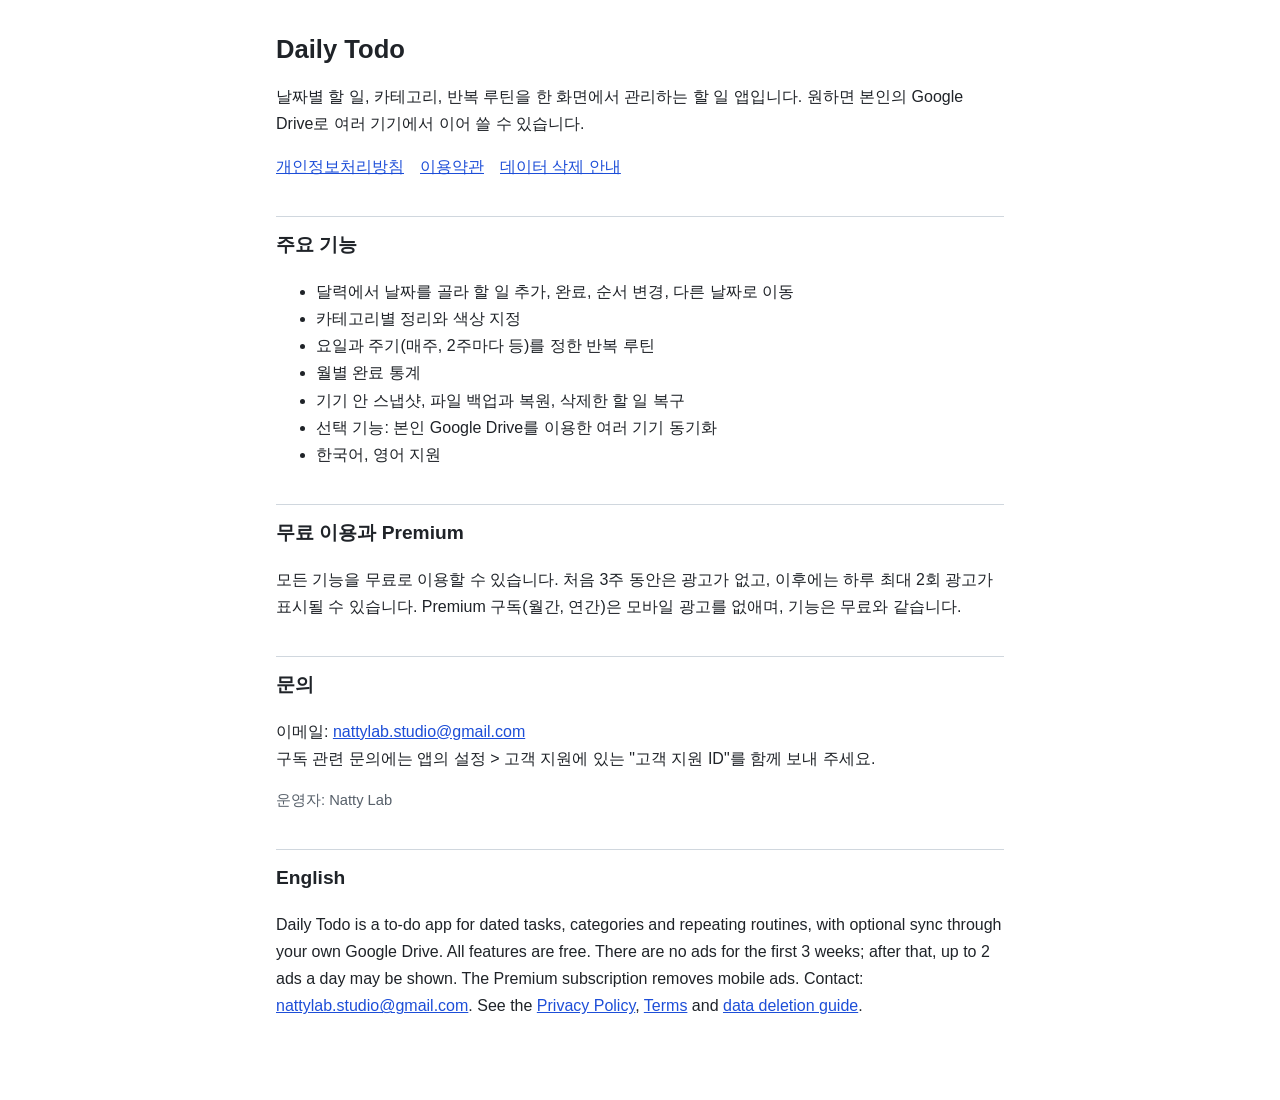
==== dailytodo/index.html @ 0d7b09e7 "Clean up bilingual policy copy and fix legacy policy links" ====
<!doctype html>
<html lang="ko">
<head>
<meta charset="utf-8">
<meta name="viewport" content="width=device-width, initial-scale=1">
<title>Daily Todo</title>
<meta name="description" content="날짜별 할 일, 카테고리, 반복 루틴을 관리하고 Google Drive로 여러 기기에서 이어 쓰는 할 일 앱">
<link rel="stylesheet" href="style.css">
</head>
<body>
<main>
<h1>Daily Todo</h1>
<p>날짜별 할 일, 카테고리, 반복 루틴을 한 화면에서 관리하는 할 일 앱입니다. 원하면 본인의 Google Drive로 여러 기기에서 이어 쓸 수 있습니다.</p>

<nav>
  <a href="privacy.html">개인정보처리방침</a>
  <a href="terms.html">이용약관</a>
  <a href="delete-data.html">데이터 삭제 안내</a>
</nav>

<h2>주요 기능</h2>
<ul>
  <li>달력에서 날짜를 골라 할 일 추가, 완료, 순서 변경, 다른 날짜로 이동</li>
  <li>카테고리별 정리와 색상 지정</li>
  <li>요일과 주기(매주, 2주마다 등)를 정한 반복 루틴</li>
  <li>월별 완료 통계</li>
  <li>기기 안 스냅샷, 파일 백업과 복원, 삭제한 할 일 복구</li>
  <li>선택 기능: 본인 Google Drive를 이용한 여러 기기 동기화</li>
  <li>한국어, 영어 지원</li>
</ul>

<h2>무료 이용과 Premium</h2>
<p>모든 기능을 무료로 이용할 수 있습니다. 처음 3주 동안은 광고가 없고, 이후에는 하루 최대 2회 광고가 표시될 수 있습니다. Premium 구독(월간, 연간)은 모바일 광고를 없애며, 기능은 무료와 같습니다.</p>

<h2>문의</h2>
<p>이메일: <a href="mailto:nattylab.studio@gmail.com">nattylab.studio@gmail.com</a><br>
구독 관련 문의에는 앱의 설정 &gt; 고객 지원에 있는 "고객 지원 ID"를 함께 보내 주세요.</p>

<p class="muted">운영자: Natty Lab</p>

<h2 lang="en">English</h2>
<p lang="en">Daily Todo is a to-do app for dated tasks, categories and repeating routines, with optional sync through your own Google Drive. All features are free. There are no ads for the first 3 weeks; after that, up to 2 ads a day may be shown. The Premium subscription removes mobile ads. Contact: <a href="mailto:nattylab.studio@gmail.com">nattylab.studio@gmail.com</a>. See the <a href="privacy.html">Privacy Policy</a>, <a href="terms.html">Terms</a> and <a href="delete-data.html">data deletion guide</a>.</p>
</main>
</body>
</html>
---- dailytodo/style.css ----
:root { --fg: #1f2328; --muted: #57606a; --line: #d0d7de; --accent: #1d4ed8; --bg: #ffffff; }
@media (prefers-color-scheme: dark) {
  :root { --fg: #e6edf3; --muted: #9ea7b3; --line: #30363d; --accent: #7aa2ff; --bg: #0d1117; }
}
* { box-sizing: border-box; }
body { margin: 0; background: var(--bg); color: var(--fg);
  font: 16px/1.7 -apple-system, BlinkMacSystemFont, "Apple SD Gothic Neo", "Noto Sans KR", "Segoe UI", sans-serif;
  word-break: keep-all; overflow-wrap: anywhere; }
main { max-width: 760px; margin: 0 auto; padding: 32px 16px 64px; }
h1 { font-size: 1.6rem; line-height: 1.35; margin: 0 0 8px; }
h2 { font-size: 1.2rem; margin: 36px 0 8px; padding-top: 12px; border-top: 1px solid var(--line); }
h3 { font-size: 1.05rem; margin: 20px 0 6px; }
p, li { color: var(--fg); }
.muted { color: var(--muted); font-size: .92rem; }
nav { display: flex; flex-wrap: wrap; gap: 8px 16px; margin: 12px 0 24px; }
a { color: var(--accent); }
table { width: 100%; border-collapse: collapse; margin: 8px 0 16px; font-size: .93rem; }
th, td { border: 1px solid var(--line); padding: 8px; text-align: left; vertical-align: top; }
th { background: color-mix(in srgb, var(--line) 35%, transparent); }
.table-wrap { overflow-x: auto; }
code { font-size: .9em; }
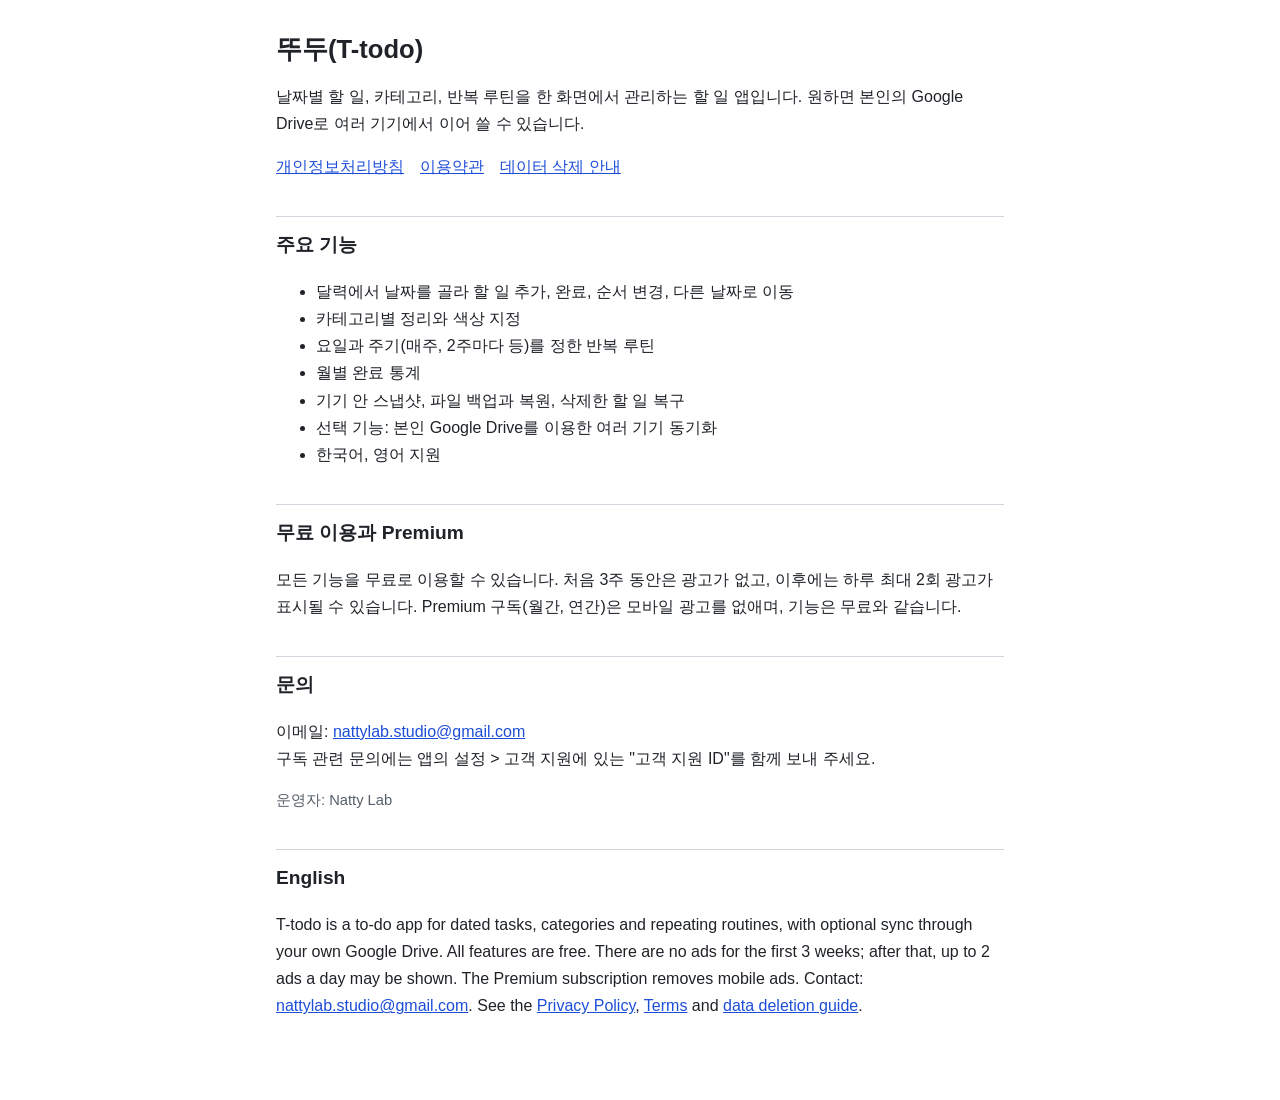
==== commit ab2c2e77: "Rename app to T-todo across the site" ====
--- a/dailytodo/index.html
+++ b/dailytodo/index.html
@@ -3,13 +3,17 @@
 <head>
 <meta charset="utf-8">
 <meta name="viewport" content="width=device-width, initial-scale=1">
-<title>Daily Todo</title>
-<meta name="description" content="날짜별 할 일, 카테고리, 반복 루틴을 관리하고 Google Drive로 여러 기기에서 이어 쓰는 할 일 앱">
+<title>뚜두(T-todo)</title>
+<meta name="description" content="뚜두(T-todo)는 날짜별 할 일, 카테고리, 반복 루틴을 관리하고 Google Drive로 여러 기기에서 이어 쓰는 할 일 앱입니다.">
+<meta property="og:title" content="뚜두(T-todo)">
+<meta property="og:description" content="뚜두(T-todo)는 날짜별 할 일, 카테고리, 반복 루틴을 관리하고 Google Drive로 여러 기기에서 이어 쓰는 할 일 앱입니다.">
+<meta name="twitter:title" content="뚜두(T-todo)">
+<meta name="twitter:description" content="뚜두(T-todo)는 날짜별 할 일, 카테고리, 반복 루틴을 관리하고 Google Drive로 여러 기기에서 이어 쓰는 할 일 앱입니다.">
 <link rel="stylesheet" href="style.css">
 </head>
 <body>
 <main>
-<h1>Daily Todo</h1>
+<h1>뚜두(T-todo)</h1>
 <p>날짜별 할 일, 카테고리, 반복 루틴을 한 화면에서 관리하는 할 일 앱입니다. 원하면 본인의 Google Drive로 여러 기기에서 이어 쓸 수 있습니다.</p>
 
 <nav>
@@ -39,7 +43,7 @@
 <p class="muted">운영자: Natty Lab</p>
 
 <h2 lang="en">English</h2>
-<p lang="en">Daily Todo is a to-do app for dated tasks, categories and repeating routines, with optional sync through your own Google Drive. All features are free. There are no ads for the first 3 weeks; after that, up to 2 ads a day may be shown. The Premium subscription removes mobile ads. Contact: <a href="mailto:nattylab.studio@gmail.com">nattylab.studio@gmail.com</a>. See the <a href="privacy.html">Privacy Policy</a>, <a href="terms.html">Terms</a> and <a href="delete-data.html">data deletion guide</a>.</p>
+<p lang="en">T-todo is a to-do app for dated tasks, categories and repeating routines, with optional sync through your own Google Drive. All features are free. There are no ads for the first 3 weeks; after that, up to 2 ads a day may be shown. The Premium subscription removes mobile ads. Contact: <a href="mailto:nattylab.studio@gmail.com">nattylab.studio@gmail.com</a>. See the <a href="privacy.html">Privacy Policy</a>, <a href="terms.html">Terms</a> and <a href="delete-data.html">data deletion guide</a>.</p>
 </main>
 </body>
 </html>
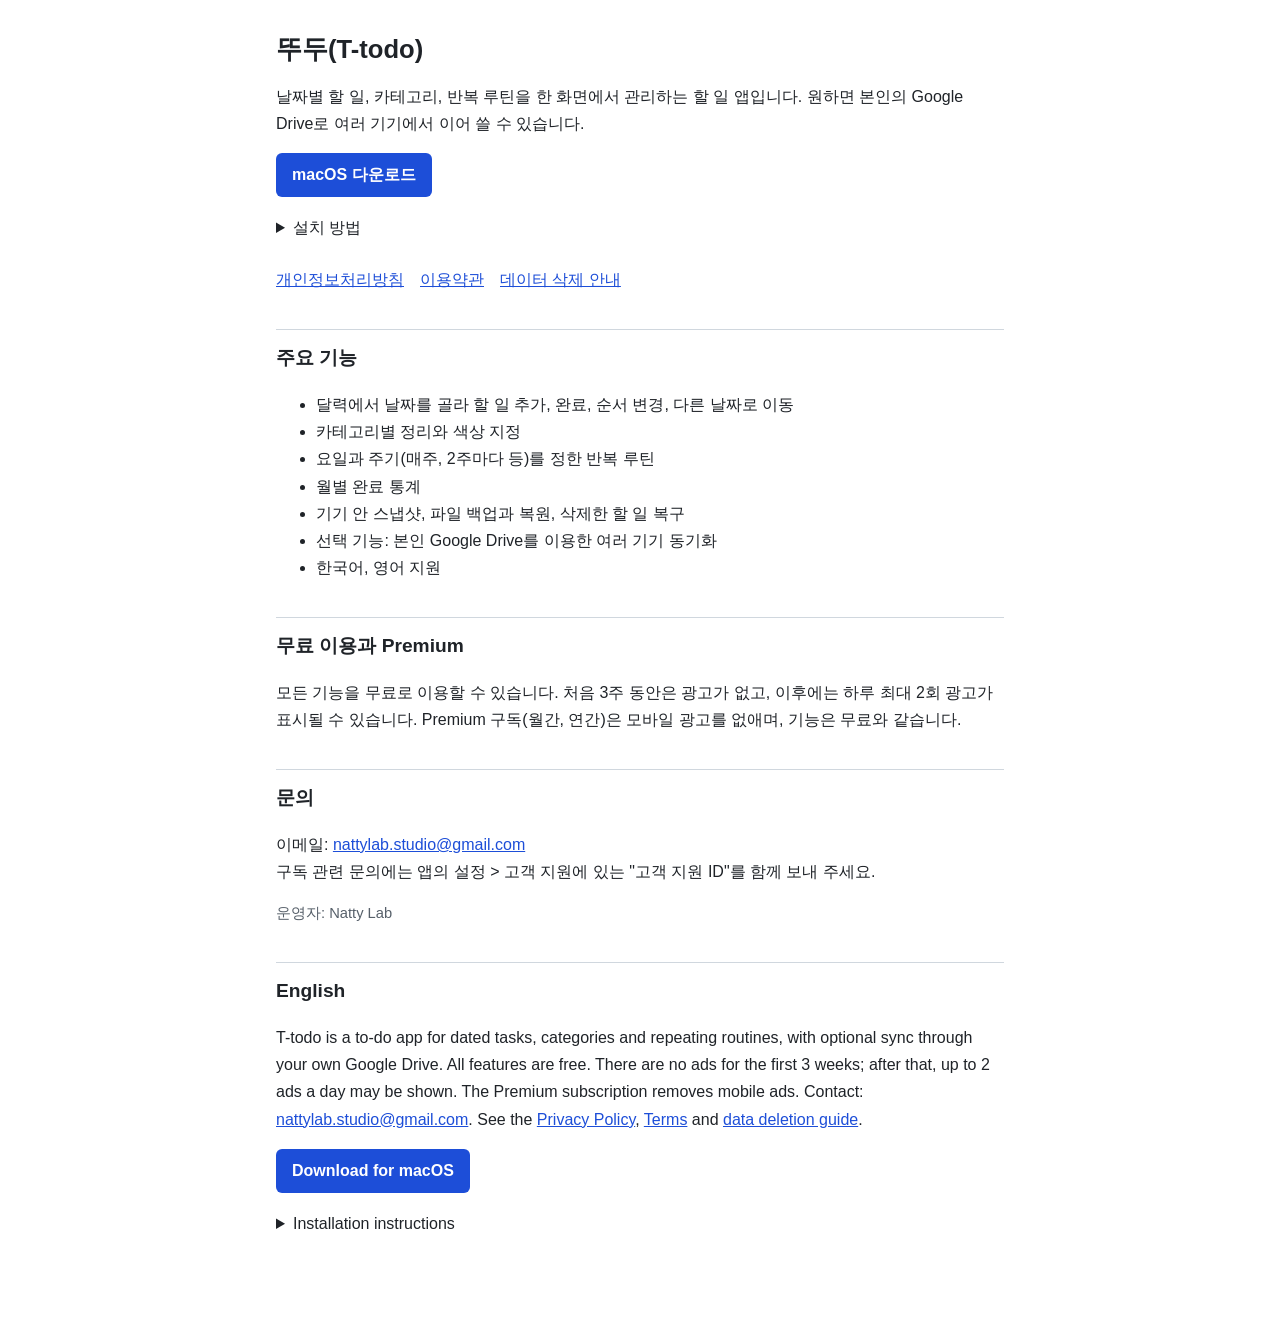
==== commit 6b2f57a4: "Show macOS download buttons and link to T-todo.dmg" ====
--- a/dailytodo/index.html
+++ b/dailytodo/index.html
@@ -15,6 +15,19 @@
 <main>
 <h1>뚜두(T-todo)</h1>
 <p>날짜별 할 일, 카테고리, 반복 루틴을 한 화면에서 관리하는 할 일 앱입니다. 원하면 본인의 Google Drive로 여러 기기에서 이어 쓸 수 있습니다.</p>
+
+<div class="app-download">
+  <a class="download-button" href="https://github.com/natty-lab-studio/natty-lab-studio.github.io/releases/latest/download/T-todo.dmg">macOS 다운로드</a>
+  <details>
+    <summary>설치 방법</summary>
+    <ol>
+      <li>T-todo.dmg를 열고 ‘뚜두’를 응용 프로그램(Applications) 폴더로 드래그하세요.</li>
+      <li>응용 프로그램 폴더에서 ‘뚜두’를 한 번 여세요.</li>
+      <li>이 버전은 Apple 공증을 받지 않았습니다. 공식 배포처에서 받은 앱을 처음 열 때 개발자를 확인할 수 없다는 경고가 표시되면, 시스템 설정 → 개인정보 보호 및 보안에서 뚜두의 ‘그래도 열기’를 선택하고 확인하세요.</li>
+    </ol>
+    <p><a href="https://support.apple.com/ko-kr/102445">Apple 공식 도움말</a></p>
+  </details>
+</div>
 
 <nav>
   <a href="privacy.html">개인정보처리방침</a>
@@ -44,6 +57,18 @@
 
 <h2 lang="en">English</h2>
 <p lang="en">T-todo is a to-do app for dated tasks, categories and repeating routines, with optional sync through your own Google Drive. All features are free. There are no ads for the first 3 weeks; after that, up to 2 ads a day may be shown. The Premium subscription removes mobile ads. Contact: <a href="mailto:nattylab.studio@gmail.com">nattylab.studio@gmail.com</a>. See the <a href="privacy.html">Privacy Policy</a>, <a href="terms.html">Terms</a> and <a href="delete-data.html">data deletion guide</a>.</p>
+<div class="app-download" lang="en">
+  <a class="download-button" href="https://github.com/natty-lab-studio/natty-lab-studio.github.io/releases/latest/download/T-todo.dmg">Download for macOS</a>
+  <details>
+    <summary>Installation instructions</summary>
+    <ol>
+      <li>Open T-todo.dmg and drag T-todo into the Applications folder.</li>
+      <li>Open T-todo once from the Applications folder.</li>
+      <li>Apple has not notarized this version. If you downloaded the app from the official source and macOS warns that the developer cannot be verified, go to System Settings → Privacy &amp; Security, choose Open Anyway for T-todo, and confirm.</li>
+    </ol>
+    <p><a href="https://support.apple.com/en-us/102445">Apple Support</a></p>
+  </details>
+</div>
 </main>
 </body>
 </html>
--- a/dailytodo/style.css
+++ b/dailytodo/style.css
@@ -14,6 +14,13 @@
 .muted { color: var(--muted); font-size: .92rem; }
 nav { display: flex; flex-wrap: wrap; gap: 8px 16px; margin: 12px 0 24px; }
 a { color: var(--accent); }
+.app-download { margin: 16px 0; }
+.download-button { display: inline-flex; align-items: center; min-height: 44px; max-width: 100%; padding: 8px 16px;
+  border-radius: 6px; background: var(--accent); color: var(--bg); font-weight: 600; text-decoration: none; }
+.download-button:hover { text-decoration: underline; }
+.download-button:focus-visible { outline: 2px solid var(--accent); outline-offset: 3px; }
+.app-download details { margin-top: 8px; }
+.app-download summary { cursor: pointer; padding: 9px 0; }
 table { width: 100%; border-collapse: collapse; margin: 8px 0 16px; font-size: .93rem; }
 th, td { border: 1px solid var(--line); padding: 8px; text-align: left; vertical-align: top; }
 th { background: color-mix(in srgb, var(--line) 35%, transparent); }
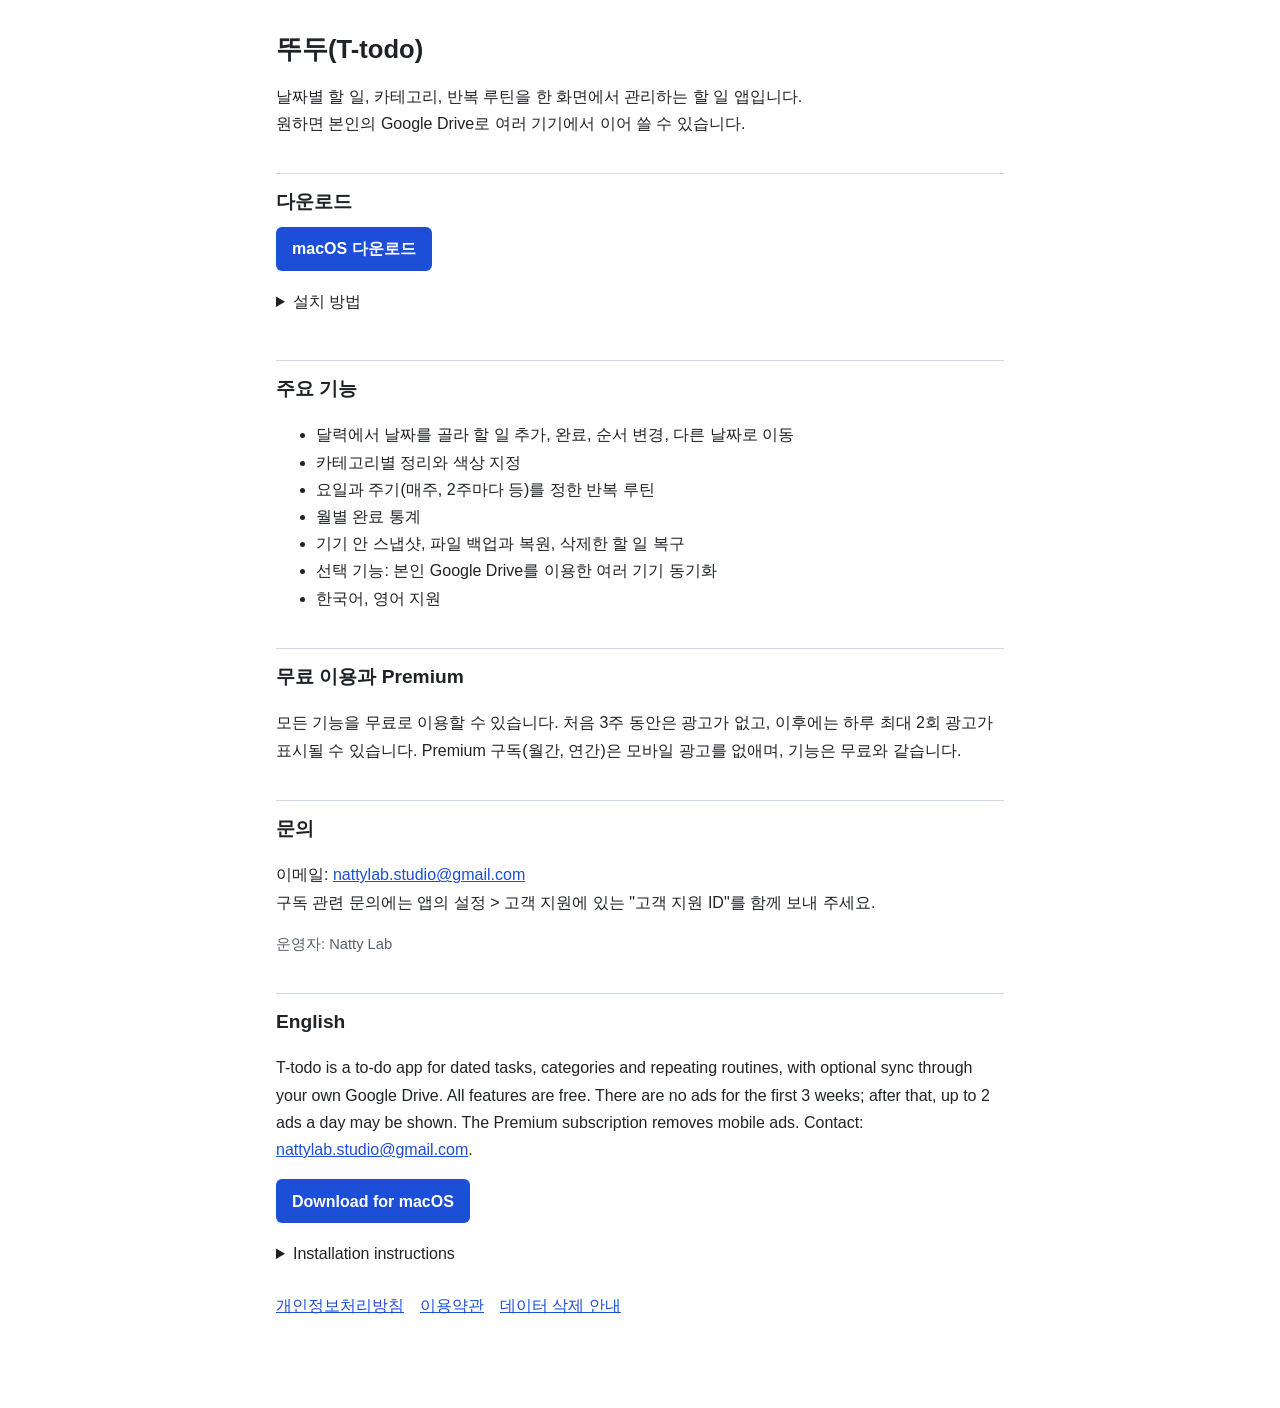
==== commit af030c1d: "Organize T-todo download section and footer links" ====
--- a/dailytodo/index.html
+++ b/dailytodo/index.html
@@ -14,26 +14,23 @@
 <body>
 <main>
 <h1>뚜두(T-todo)</h1>
-<p>날짜별 할 일, 카테고리, 반복 루틴을 한 화면에서 관리하는 할 일 앱입니다. 원하면 본인의 Google Drive로 여러 기기에서 이어 쓸 수 있습니다.</p>
+<p>날짜별 할 일, 카테고리, 반복 루틴을 한 화면에서 관리하는 할 일 앱입니다.<br>
+  원하면 본인의 Google Drive로 여러 기기에서 이어 쓸 수 있습니다.</p>
 
-<div class="app-download">
+<section class="app-download" aria-labelledby="download-heading">
+  <h2 id="download-heading">다운로드</h2>
   <a class="download-button" href="https://github.com/natty-lab-studio/natty-lab-studio.github.io/releases/latest/download/T-todo.dmg">macOS 다운로드</a>
   <details>
     <summary>설치 방법</summary>
     <ol>
       <li>T-todo.dmg를 열고 ‘뚜두’를 응용 프로그램(Applications) 폴더로 드래그하세요.</li>
       <li>응용 프로그램 폴더에서 ‘뚜두’를 한 번 여세요.</li>
-      <li>이 버전은 Apple 공증을 받지 않았습니다. 공식 배포처에서 받은 앱을 처음 열 때 개발자를 확인할 수 없다는 경고가 표시되면, 시스템 설정 → 개인정보 보호 및 보안에서 뚜두의 ‘그래도 열기’를 선택하고 확인하세요.</li>
+      <li>공식 배포처에서 받은 앱을 처음 열 때 개발자를 확인할 수 없다는 경고가 표시될 수 있습니다.<br>
+        그럴경우 시스템 설정 → 개인정보 보호 및 보안에서 뚜두의 ‘그래도 열기’를 선택하고 확인하세요.</li>
     </ol>
     <p><a href="https://support.apple.com/ko-kr/102445">Apple 공식 도움말</a></p>
   </details>
-</div>
-
-<nav>
-  <a href="privacy.html">개인정보처리방침</a>
-  <a href="terms.html">이용약관</a>
-  <a href="delete-data.html">데이터 삭제 안내</a>
-</nav>
+</section>
 
 <h2>주요 기능</h2>
 <ul>
@@ -56,7 +53,7 @@
 <p class="muted">운영자: Natty Lab</p>
 
 <h2 lang="en">English</h2>
-<p lang="en">T-todo is a to-do app for dated tasks, categories and repeating routines, with optional sync through your own Google Drive. All features are free. There are no ads for the first 3 weeks; after that, up to 2 ads a day may be shown. The Premium subscription removes mobile ads. Contact: <a href="mailto:nattylab.studio@gmail.com">nattylab.studio@gmail.com</a>. See the <a href="privacy.html">Privacy Policy</a>, <a href="terms.html">Terms</a> and <a href="delete-data.html">data deletion guide</a>.</p>
+<p lang="en">T-todo is a to-do app for dated tasks, categories and repeating routines, with optional sync through your own Google Drive. All features are free. There are no ads for the first 3 weeks; after that, up to 2 ads a day may be shown. The Premium subscription removes mobile ads. Contact: <a href="mailto:nattylab.studio@gmail.com">nattylab.studio@gmail.com</a>.</p>
 <div class="app-download" lang="en">
   <a class="download-button" href="https://github.com/natty-lab-studio/natty-lab-studio.github.io/releases/latest/download/T-todo.dmg">Download for macOS</a>
   <details>
@@ -64,11 +61,20 @@
     <ol>
       <li>Open T-todo.dmg and drag T-todo into the Applications folder.</li>
       <li>Open T-todo once from the Applications folder.</li>
-      <li>Apple has not notarized this version. If you downloaded the app from the official source and macOS warns that the developer cannot be verified, go to System Settings → Privacy &amp; Security, choose Open Anyway for T-todo, and confirm.</li>
+      <li>Apple has not notarized this version.<br>
+        If you downloaded the app from the official source and macOS warns that the developer cannot be verified, go to System Settings → Privacy &amp; Security, choose Open Anyway for T-todo, and confirm.</li>
     </ol>
     <p><a href="https://support.apple.com/en-us/102445">Apple Support</a></p>
   </details>
 </div>
+
+<footer>
+  <nav aria-label="정책 및 데이터 삭제">
+    <a href="privacy.html">개인정보처리방침</a>
+    <a href="terms.html">이용약관</a>
+    <a href="delete-data.html">데이터 삭제 안내</a>
+  </nav>
+</footer>
 </main>
 </body>
 </html>
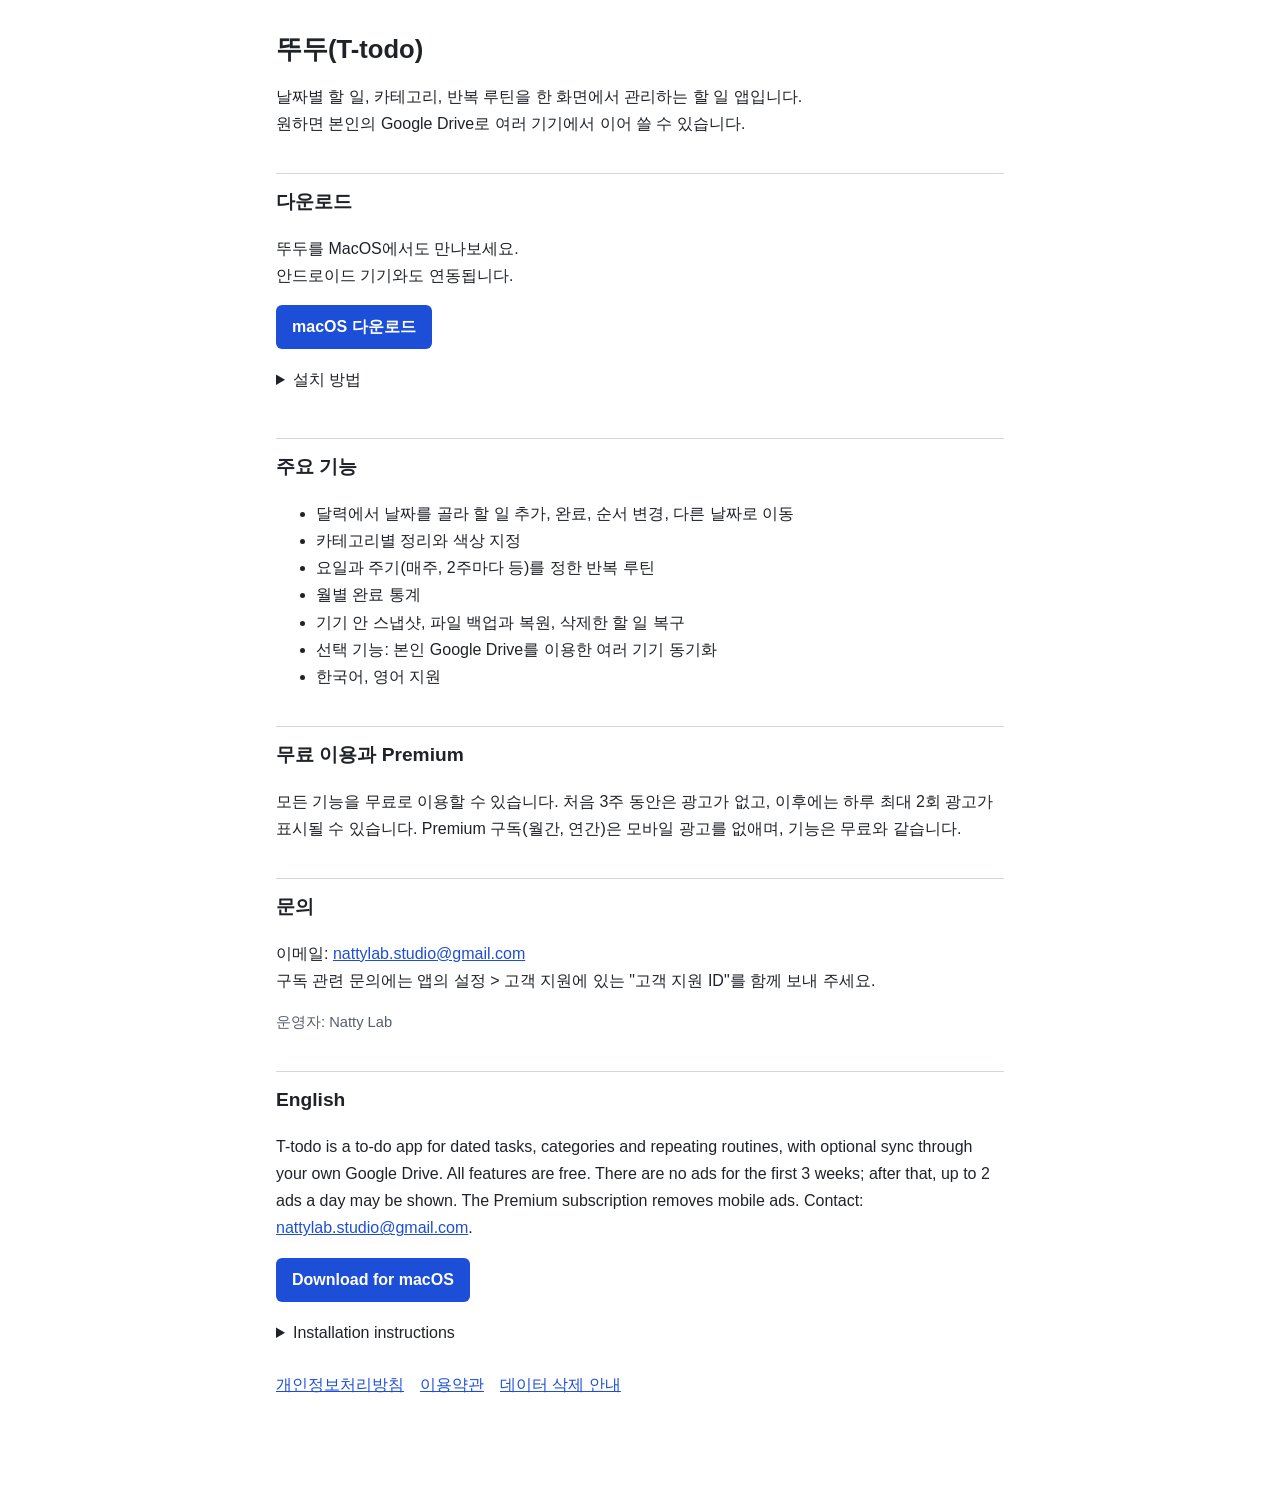
==== commit e9071c3d: "Update index.html" ====
--- a/dailytodo/index.html
+++ b/dailytodo/index.html
@@ -19,6 +19,8 @@
 
 <section class="app-download" aria-labelledby="download-heading">
   <h2 id="download-heading">다운로드</h2>
+  <p>뚜두를 MacOS에서도 만나보세요.<br>
+    안드로이드 기기와도 연동됩니다.</p>
   <a class="download-button" href="https://github.com/natty-lab-studio/natty-lab-studio.github.io/releases/latest/download/T-todo.dmg">macOS 다운로드</a>
   <details>
     <summary>설치 방법</summary>
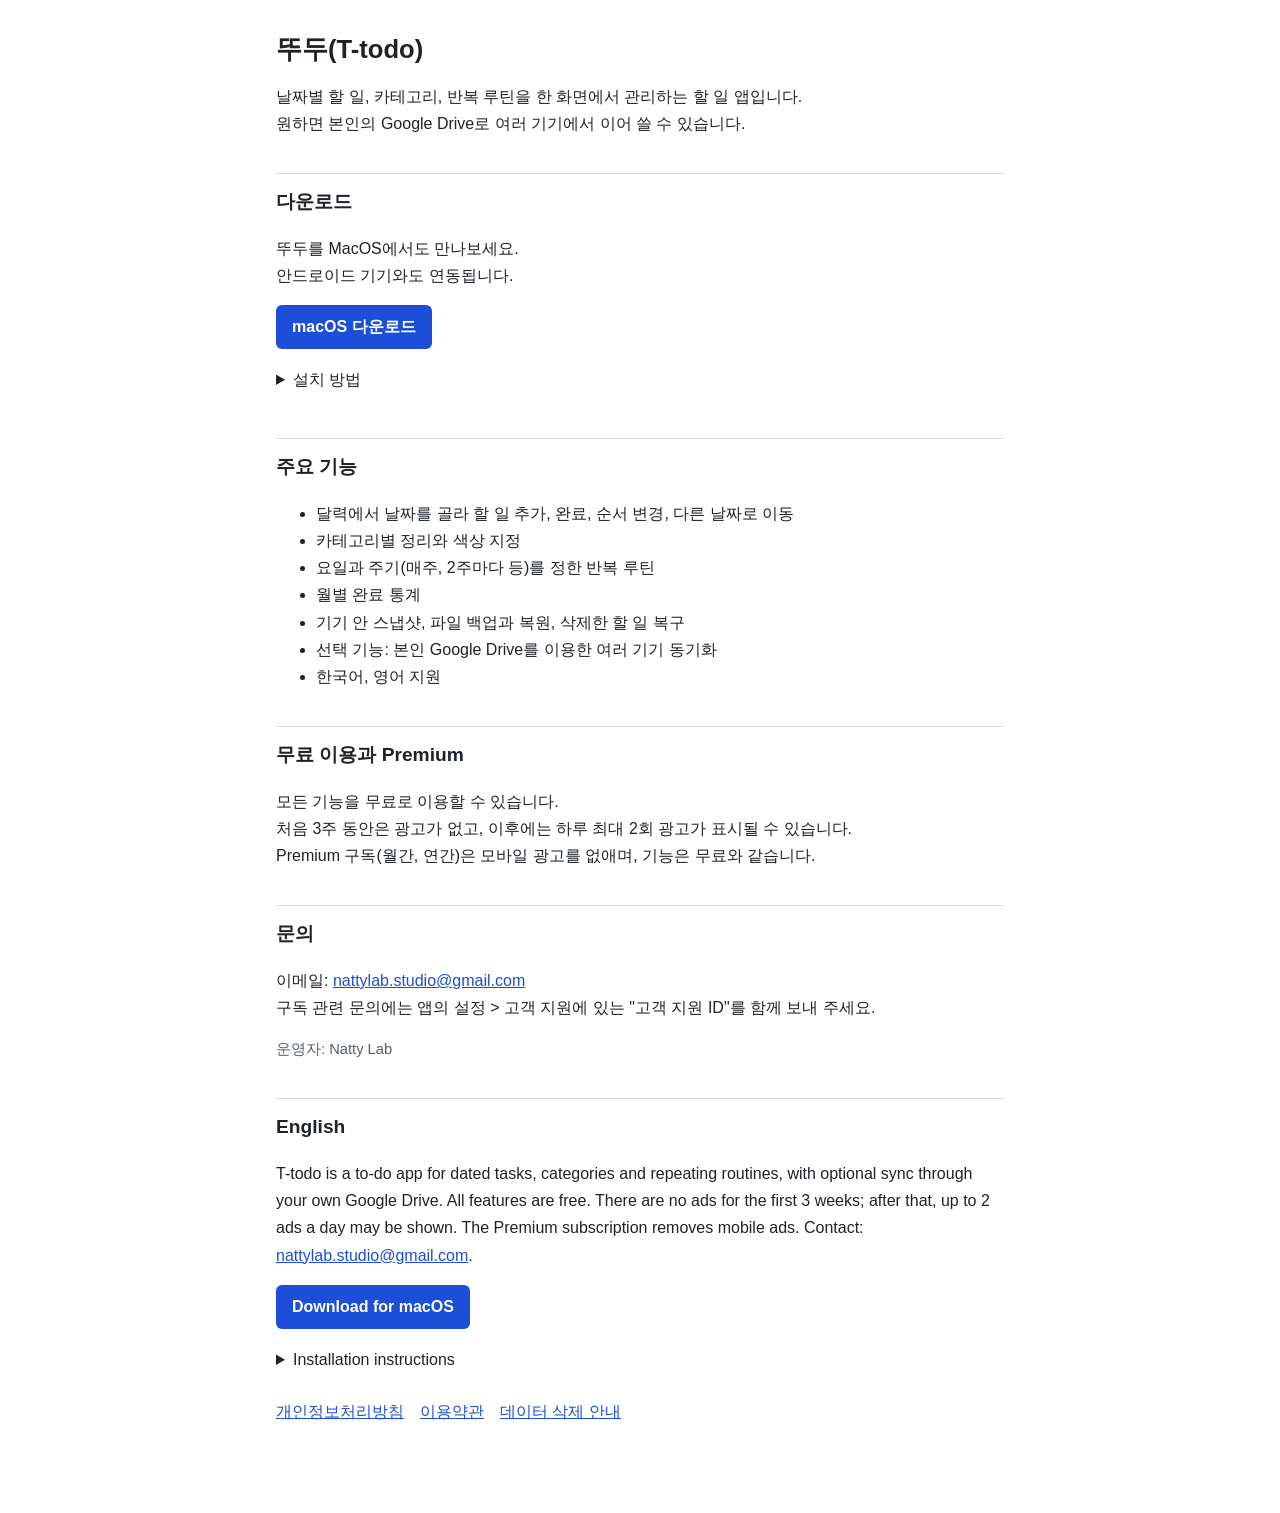
==== commit 02667231: "Update index.html" ====
--- a/dailytodo/index.html
+++ b/dailytodo/index.html
@@ -30,7 +30,6 @@
       <li>공식 배포처에서 받은 앱을 처음 열 때 개발자를 확인할 수 없다는 경고가 표시될 수 있습니다.<br>
         그럴경우 시스템 설정 → 개인정보 보호 및 보안에서 뚜두의 ‘그래도 열기’를 선택하고 확인하세요.</li>
     </ol>
-    <p><a href="https://support.apple.com/ko-kr/102445">Apple 공식 도움말</a></p>
   </details>
 </section>
 
@@ -46,7 +45,7 @@
 </ul>
 
 <h2>무료 이용과 Premium</h2>
-<p>모든 기능을 무료로 이용할 수 있습니다. 처음 3주 동안은 광고가 없고, 이후에는 하루 최대 2회 광고가 표시될 수 있습니다. Premium 구독(월간, 연간)은 모바일 광고를 없애며, 기능은 무료와 같습니다.</p>
+<p>모든 기능을 무료로 이용할 수 있습니다.<br> 처음 3주 동안은 광고가 없고, 이후에는 하루 최대 2회 광고가 표시될 수 있습니다.<br> Premium 구독(월간, 연간)은 모바일 광고를 없애며, 기능은 무료와 같습니다.</p>
 
 <h2>문의</h2>
 <p>이메일: <a href="mailto:nattylab.studio@gmail.com">nattylab.studio@gmail.com</a><br>
